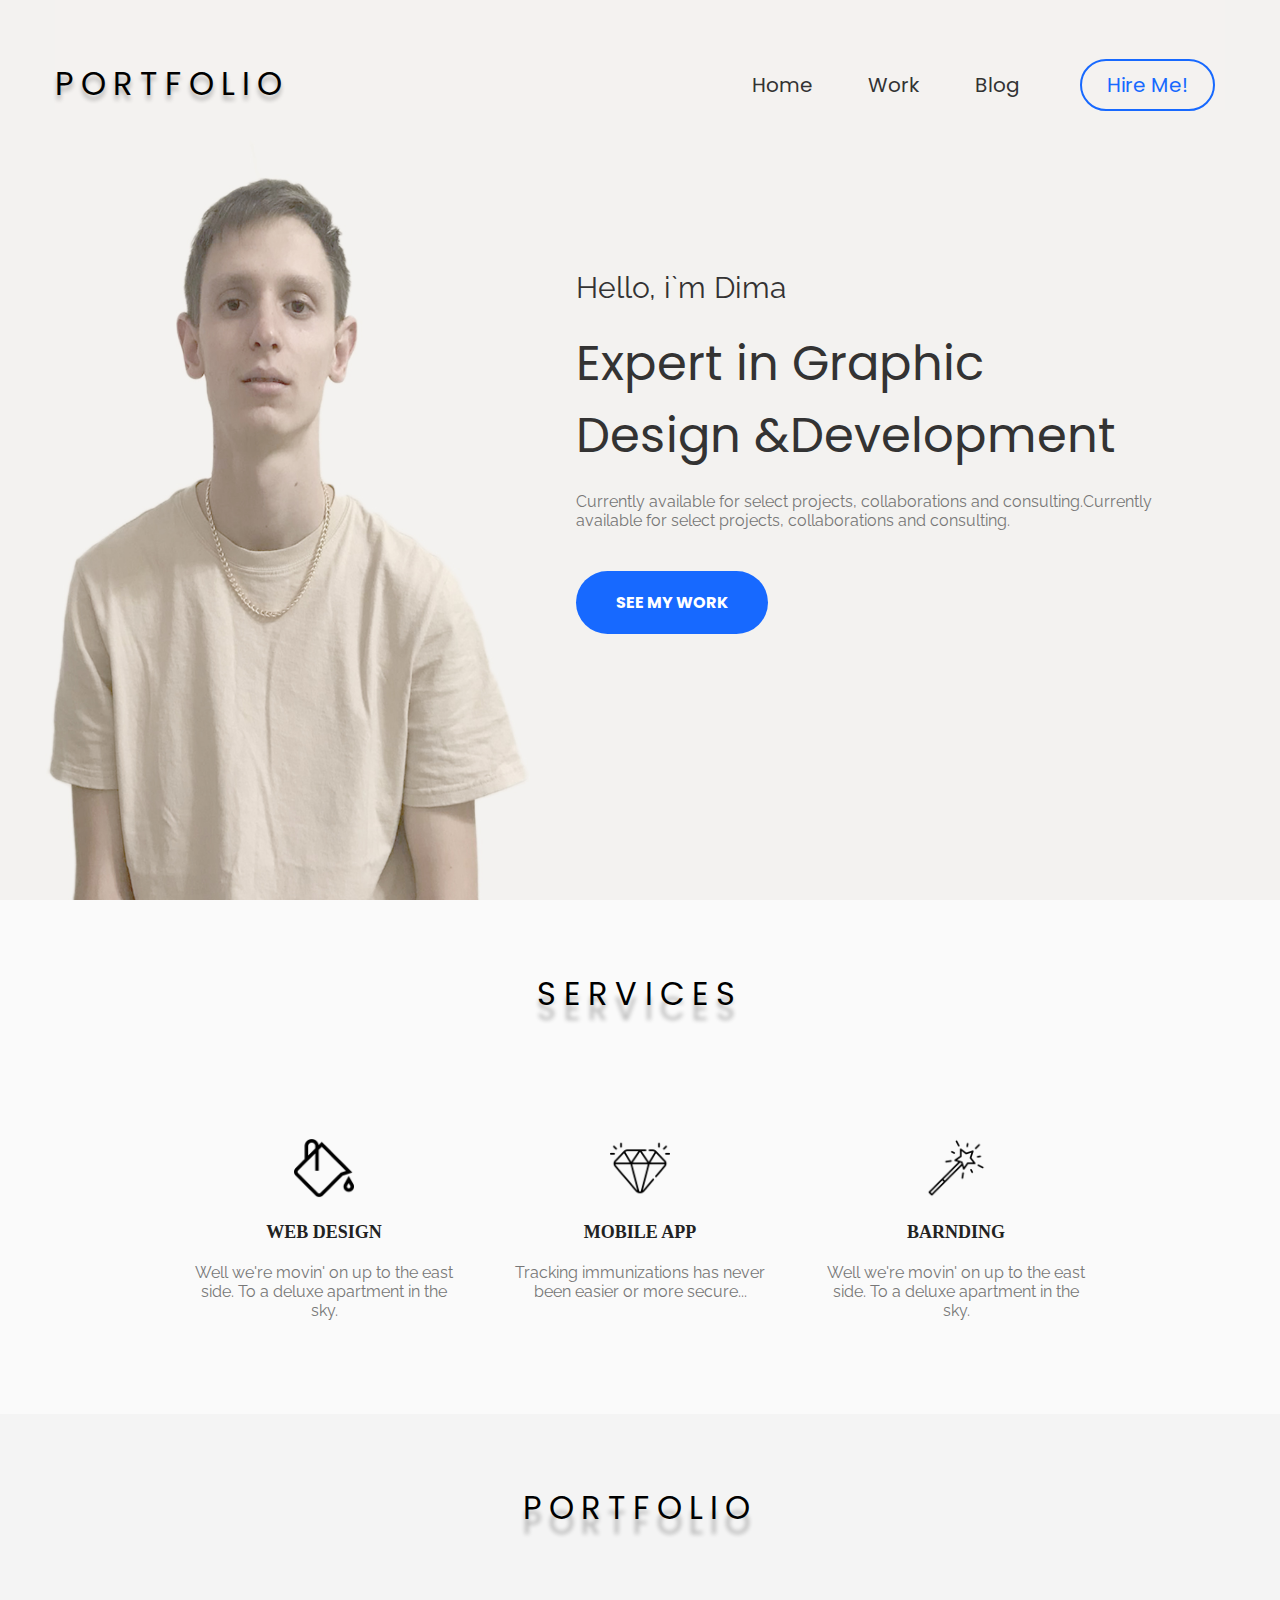
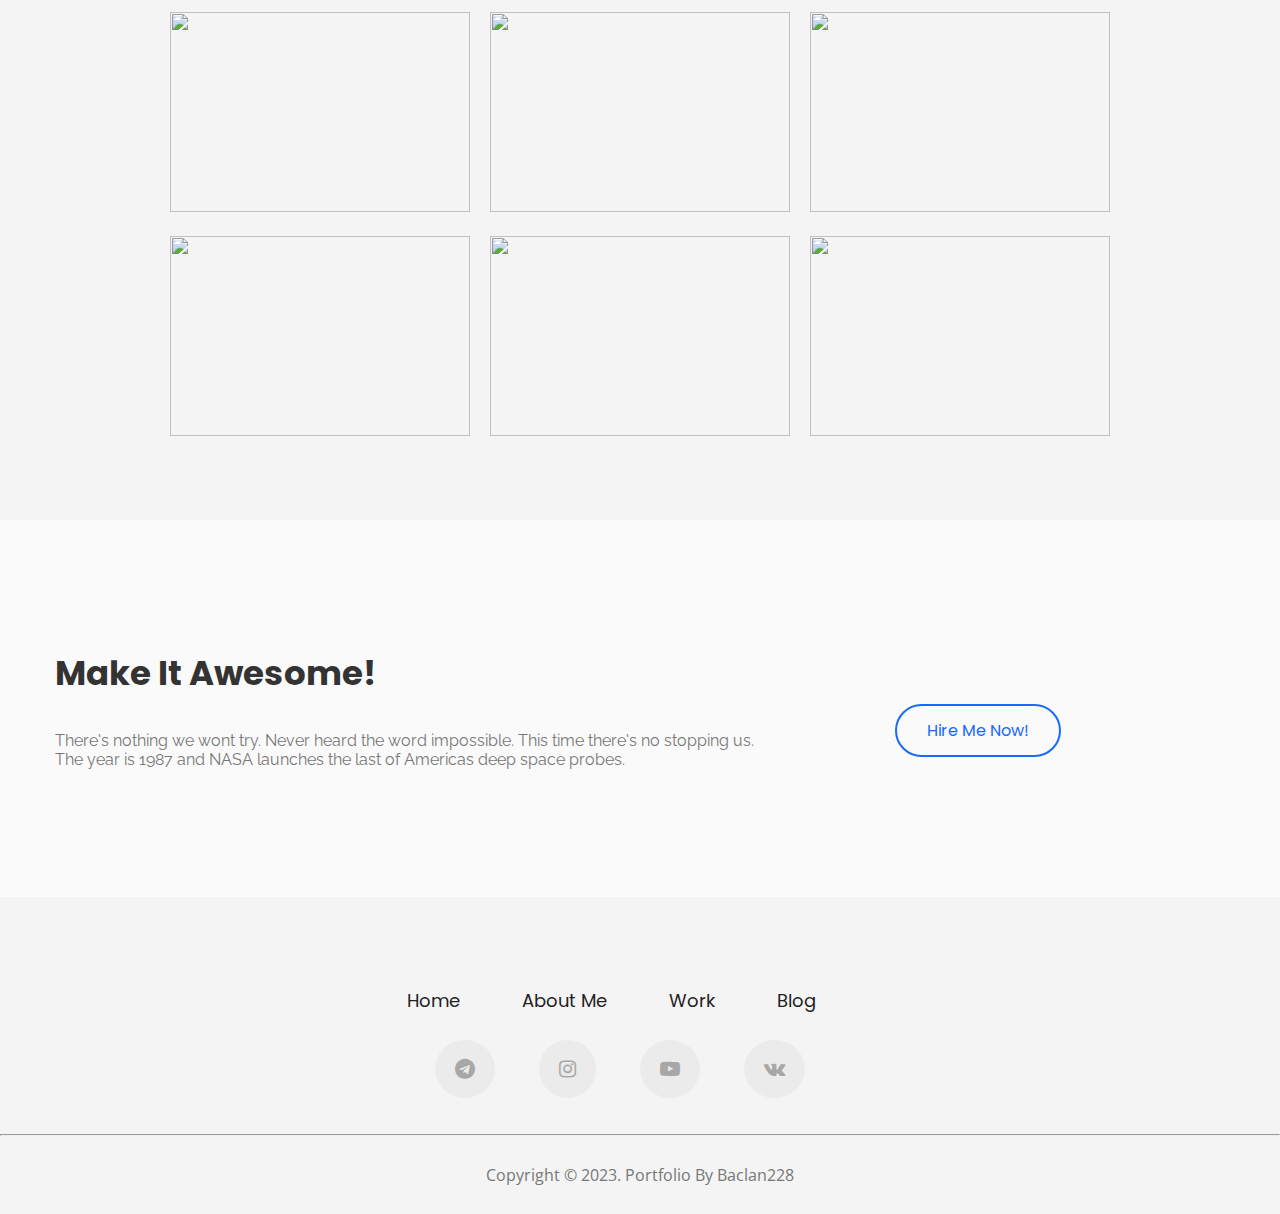
==== index.html @ 0c94e391 "1" ====
<!DOCTYPE html>
<html lang="ru">
<head>
	<meta charset="UTF-8">
	<meta name="viewport" content="width=device-width, initial-scale=1.0">
	<link rel="stylesheet" href="css/style.css">
	<link rel="preconnect" href="https://fonts.googleapis.com">
	<link rel="preconnect" href="https://fonts.gstatic.com" crossorigin>
	<link href="https://fonts.googleapis.com/css2?family=Poppins&display=swap" rel="stylesheet">
	<link href="https://fonts.googleapis.com/css2?family=Poppins:wght@600&display=swap" rel="stylesheet">
	<link href="https://fonts.googleapis.com/css2?family=Raleway:wght@300&display=swap" rel="stylesheet">
	<link rel="preconnect" href="https://fonts.googleapis.com">
	<link rel="preconnect" href="https://fonts.gstatic.com" crossorigin>
	<link href="https://fonts.googleapis.com/css2?family=Open+Sans&display=swap" rel="stylesheet">
	<link rel="stylesheet" href="font/font-awesome-4.7.0/css/font-awesome.css">
	<title>Home</title>
</head>
<body>
	<header>
		<div class="wrapp">
		<div class="header">
			<div class="header-logo">
				<a href="#">Portfolio</a>
			</div>
			<div class="header-nav">
				<ul>
					<li>
						<a href="#">Home</a>
						<a href="#">Work</a>
						<a href="#">Blog</a>
					</li>
				</ul>
			</div>
			<div class="header-button">
				<a href="#">Hire Me!</a>
			</div>
			<div class="header-section">
				<div class="header-section-content">
					<span>Hello, i`m Dima</span>
				</div>
				<div class="header-section-desc">
					<span>Expert in Graphic <br> 
					Design &Development</span>
				</div>
				<div class="header-section-descriptio">
					<span>Currently available for select projects, collaborations and consulting.Currently available for select projects, collaborations and consulting.</span>
				</div>
				<div class="header-section-btn">
					<a href="#">See My work</a>
				</div>
			</div>
		</div>
		</div>
	</header>
	<section>
		<div class="services">
			<div class="wrapp">
				<div class="services-title">
					<span>Services</span>
				</div>
				<div class="services-conteiner">
					<a href="#" class="services-conteiner-box">
						<img src="ico/free-icon-fill-color.png" alt=""><br>
						<span>Web design</span>
						<p>Well we're movin' on up to the east side. To a deluxe apartment in the sky.</p>
					</a>
					<a href="#" class="services-conteiner-box">
						<img src="ico/free-icon-diamond.png" alt=""><br>
						<span>Mobile App</span>
						<p>Tracking immunizations has never been easier or more secure...</p>
					</a>
					<a href="#" class="services-conteiner-box">
						<img src="ico/free-icon-magic-wand.png" alt=""><br>
						<span>Barnding</span>
						<p>Well we're movin' on up to the east side. To a deluxe apartment in the sky.</p>
					</a>
				</div>
			</div>
		</div>
	</section>
	<section>
		<div class="portfolio">
			<div class="wrapp">
				<div class="portfolio-title">
					<span>Portfolio</span>
				</div>
				<div class="portfolio-box">
					<div class="portfolio-conteiner">
						<a href="#">
							<img src="image/portfolio-one.jpg">
						</a>
					</div>
					<div class="portfolio-conteiner">
						<a href="#">
							<img src="image/portfolio-two.jpg">
						</a>
					</div>
					<div class="portfolio-conteiner">
						<a href="#">
							<img src="image/portfolio-3.jpg">
						</a>
					</div>
					<div class="portfolio-conteiner">
						<a href="#">
							<img src="image/portfolio-4.jpg">
						</a>
					</div>
					<div class="portfolio-conteiner">
						<a href="#">
							<img src="image/portfolio-5.jpg">
						</a>
					</div>
					<div class="portfolio-conteiner">
						<a href="#">
							<img src="image/portfolio-one.jpg">
						</a>
					</div>
				</div>
			</div>
		</div>
	</section>
	<section>
		<div class="cnt">
			<div class="wrapp">
				<div class="cnt-conteiner">
					<div class="cnt-content">
						<div class="cnt-content-title">
							<h2>Make It Awesome!</h2>
						</div>
						<div class="cnt-content-desc">
							<p>There's nothing we wont try. Never heard the word impossible. This time there's no stopping us. The year is 1987 and NASA launches the last of Americas deep space probes.</p>
						</div>
					</div>
					<div class="cnt-button">
						<a href="#">Hire Me Now!</a>
					</div>
				</div>
			</div>
		</div>
	</section>
	<footer>
		<div class="footer">
			<div class="wrapp">
				<div class="footer-nav">
					<ul>
						<li>
							<a href="#">Home</a>
							<a href="#">About Me</a>
							<a href="#">Work</a>
							<a href="#">Blog</a>
						</li>
					</ul>
					<ul class="soc">
						<li>
							<a href="#"><i class="fa fa-telegram" aria-hidden="true"></i></a>
							<a href="#"><i class="fa fa-instagram" aria-hidden="true"></i></a>
							<a href="#"><i class="fa fa-youtube-play" aria-hidden="true"></i></a>
							<a href="#"><i class="fa fa-vk" aria-hidden="true"></i></a>
						</li>
					</ul>
				</div>
			</div>
			<hr>
			<div class="copy">
				<div class="wrapp">
					<span>
						Copyright &copy 2023. Portfolio By Baclan228
					</span>
				</div>
			</div>
		</div>
	</footer>
</body>
</html>
---- css/style.css ----
* {
	padding: 0px;
	margin: 0px;
}

.wrapp {
	margin: 0px auto;
	max-width: 1170px;
}

header {
	background: url(../image/bg.jpg) no-repeat;
	height: 100vh;
	background-size:100% 100vh;
	width: 100%;
}

.header {
	background: #f4f2f0;
	display: flex;
}

.header-logo {
	flex: 1;
	margin-top: 60px;
}

.header-logo a {
	font-family: Poppins;
	text-shadow: 0px 5px 4px rgb(21,21,21,0.3);
	font-size: 32px;
	letter-spacing: 8px;
	color: #000000;
	text-decoration: none;
	text-transform: uppercase;
}

.header-nav {
	font-size: 20px;
	margin-top: 60px;
}

.header-nav li {
	display: block;
	padding: 10px;
}

.header-nav a {
	text-decoration: none;
	color: #333333;
	font-family: Poppins;
	padding: 10px;
	margin-right: 30px;
}

.header-nav a:hover {
	color: #1769ff;
}

.header-button {
	padding: 10px;
	margin-top: 60px;
}

.header-button a {
	text-decoration: none;
	color: #1769ff;
	font-size: 20px;
	font-family: Poppins;
	padding: 10px 25px;
	border: 2px solid #1769ff;
	border-radius: 45px;
	width: 260px;
}

.header-section {
	position: absolute;
    top: 30%;
    left: 45%;
    text-align: left;
    width: 596px;
}

.header-section-content {
	margin-bottom: 23px;
}

.header-section-content span {
	font-family: Raleway;
	color: #333333;
	font-size: 30px;
}

.header-section-desc span {
	font-family: Poppins;
	font-size: 48px;
	color: #333333;
}

.header-section-descriptio {
	margin-top: 20px;
}

.header-section-descriptio span {
	color: #777777;
	font-size: 16px;
	font-family: Raleway;
}

.header-section-btn {
	margin-top: 60px;
}

.header-section-btn a {
	text-decoration: none;
	color: #fff;
	font-size: 16px;
	font-family: Poppins;
	padding: 20px 40px;
	background: #1769ff;
	border-radius: 40px;
	font-weight: bold;
	text-transform: uppercase;
}

.services {
	background: #fafafa;
}

.services-title {
	text-align: center;
	padding: 70px 0px;
}

.services-title span {
	font-family: Poppins;
	font-size: 32px;
	text-transform: uppercase;
	letter-spacing: 8px;
	text-shadow: 0px 15px 4px rgb(21,21,21,0.3);
}

.services-conteiner {
	display: flex;
    flex-wrap: wrap;
    margin: 0px;
    justify-content: center;
}

.services-conteiner-box {
	padding: 10px;
	border-radius: 3px;
	text-align: center;
	width: 276px;
	height: 236px;
	margin: 10px;
	margin-bottom: 60px;
}

.services-conteiner-box img{
	width: 60px;
	height: 60px;
	text-align: center;
	margin-bottom: 20px;
	margin-top: 30px;
}

.services-conteiner-box span {
	font-weight: 600;
	font-family: Poppincs;
	text-transform: uppercase;
	color: #222;
	font-size: 18px;
}

.services-conteiner a {
	text-decoration: none;
}

.services-conteiner-box:hover {
	background: #1769ff;
	box-shadow: 0 0 50px rgba(0,0,0,0.3);
}

.services-conteiner-box p {
	font-family: Raleway;
	font-weight: 300px;
	margin-top: 20px;
	color: #777777;
}

.portfolio {
	background: #f4f4f4;
	padding: 70px;
}

.portfolio-title {
	text-align: center;
	margin-bottom: 70px;
}

.portfolio-title span {
	font-family: Poppins;
	font-size: 32px;
	text-transform: uppercase;
	letter-spacing: 8px;
	text-shadow: 0px 15px 4px rgb(21,21,21,0.3);
}

.portfolio-box {
	display: flex;
    flex-wrap: wrap;
    margin: 0px;
    justify-content: center;
}

.portfolio-conteiner {
	width: 300px;
	padding: 10px;
}

.portfolio-conteiner img{
	width: 100%;
	height: 200px;
}

.portfolio-conteiner a:hover {

}

.cnt {
	background: #fafafa;
}

.cnt-conteiner {
	display: flex;
	padding: 128px 0px;
}

.cnt-content {
	flex: 1;
	max-width: 720px;
}

.cnt-content-title {
	margin-bottom: 32px;
}

.cnt-content-title h2 {
	font-size: 34px;
	color: #333333;
	font-family: Poppins;
}

.cnt-content-desc p {
	font-size: 16px;
	font-family: Raleway;
	color: #777777;
}

.cnt-button {
	margin-top: 70px;
	margin-left: 120px;
}

.cnt-button a {
	padding: 13px 30px;
	color: #1769ff;
	border: 2px solid #1769ff;
	border-radius: 30px;
	text-decoration: none;
	font-family: Poppins;
	font-size: 16px;
}

.footer {
	background: #f4f4f4;
}

.footer-nav {
	padding: 90px 0px;
}

.footer-nav ul {

}

.footer-nav li {
	display: block;
	text-align: center;
}

.footer-nav a {
	text-decoration: none;
	font-size: 18px;
	font-family: Poppins;
	color: #222222;
	margin-right: 58px;
}

.soc {
	margin-top: 40px;
	margin-bottom: -40px;
}

.soc a{
	font-size: 20px;
	background: #ebebeb;
	color: #a7a7a7;
	padding: 15px 20px;
	border-radius: 50%;
	margin-right: 40px;
}

.soc a:hover {
	color: #fff;
	background: #32ccfe;
	box-shadow: 0px 10px 10px rgba(0,0,0,0.2);
}

.copy {
	padding: 28px 0px;
	text-align: center;
}

.copy span {
	font-family: Open Sans;
	font-size: 16px;
	color: #777777;
}
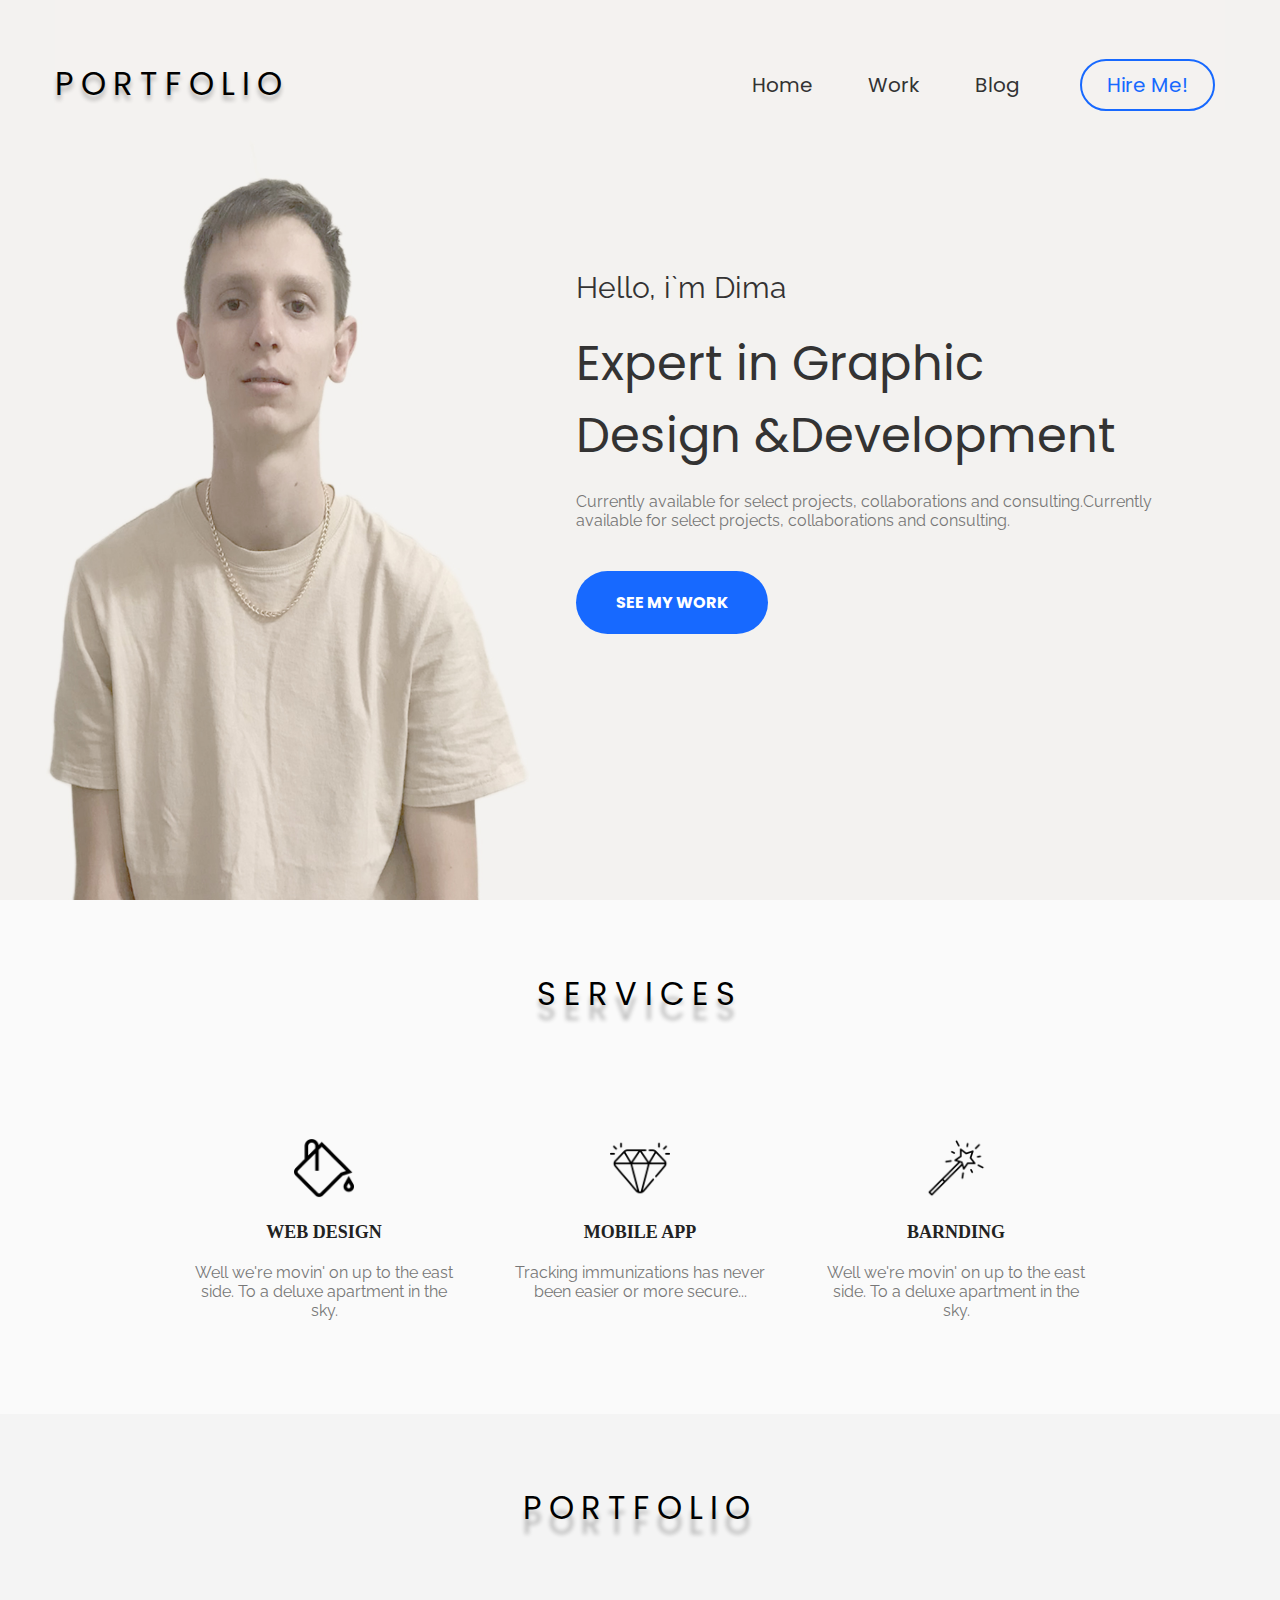
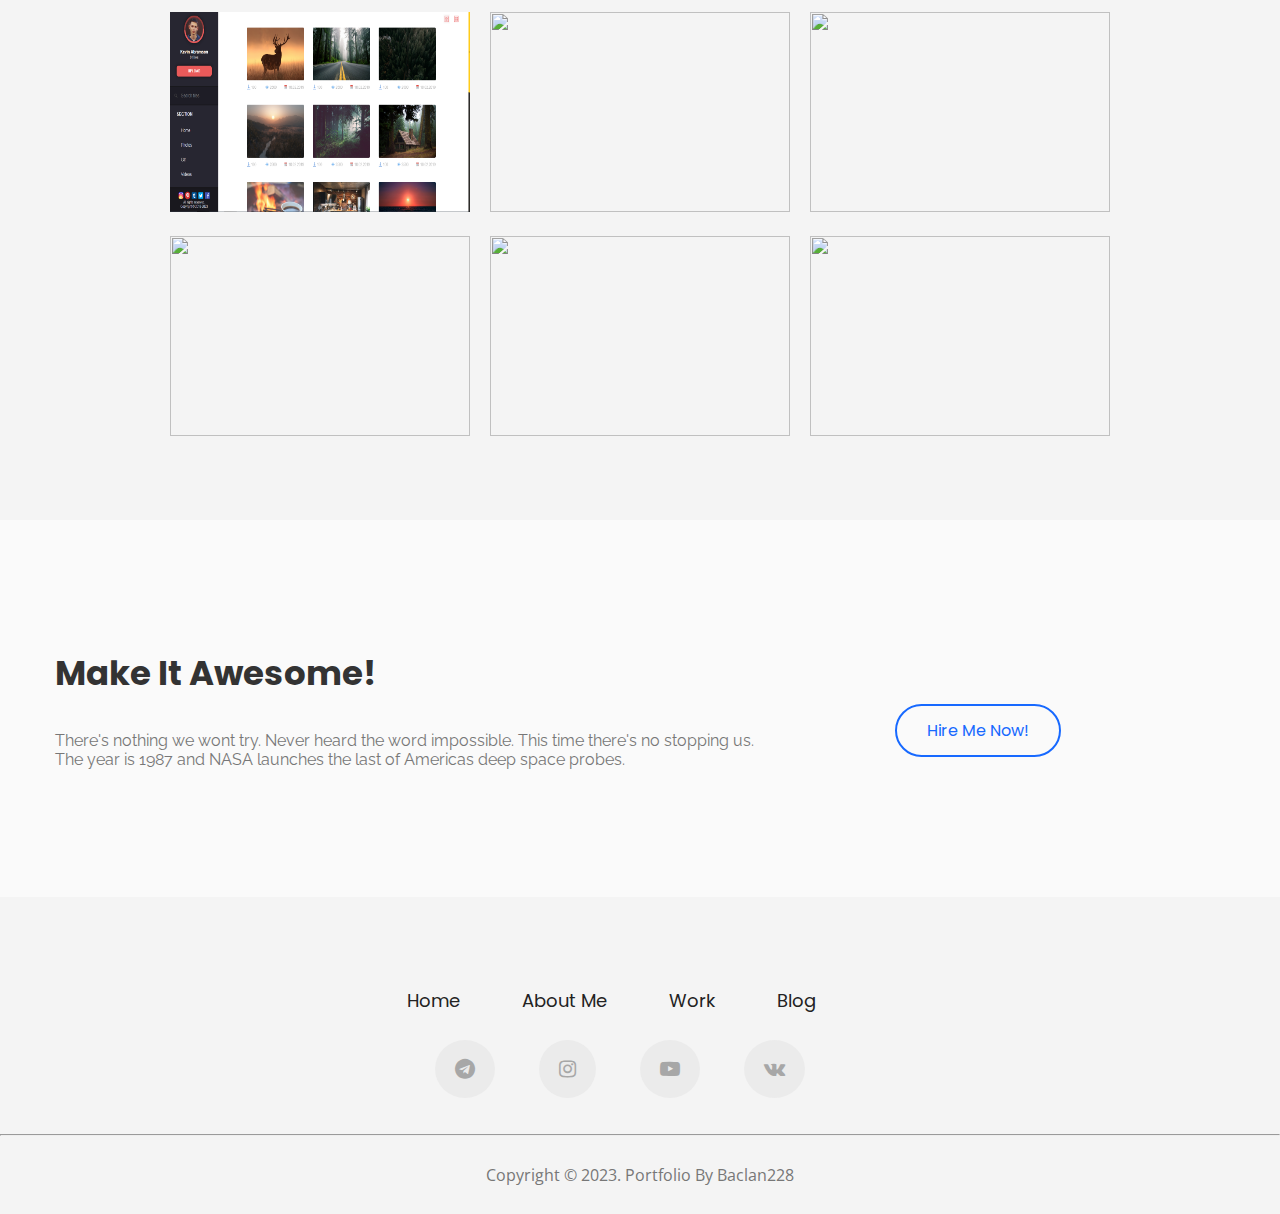
==== commit 49012090: "6" ====
--- a/index.html
+++ b/index.html
@@ -4,6 +4,7 @@
 	<meta charset="UTF-8">
 	<meta name="viewport" content="width=device-width, initial-scale=1.0">
 	<link rel="stylesheet" href="css/style.css">
+	<link rel="stylesheet" href="css/media.css">
 	<link rel="preconnect" href="https://fonts.googleapis.com">
 	<link rel="preconnect" href="https://fonts.gstatic.com" crossorigin>
 	<link href="https://fonts.googleapis.com/css2?family=Poppins&display=swap" rel="stylesheet">
@@ -86,8 +87,8 @@
 				</div>
 				<div class="portfolio-box">
 					<div class="portfolio-conteiner">
-						<a href="#">
-							<img src="image/portfolio-one.jpg">
+						<a href="work/photo-gallerey/index.html">
+							<img src="image/1.png">
 						</a>
 					</div>
 					<div class="portfolio-conteiner">
--- a/css/media.css
+++ b/css/media.css
@@ -0,0 +1,260 @@
+@media screen and (max-device-width: 375px) {
+	.wrapp {
+		width: 100%;
+	}
+	.header-nav, .header-button {
+		display: none;
+	}
+	.header-logo {
+		text-align: center;
+		margin-top: 0px;
+	}
+
+	.header-logo a {
+		font-size: 22px;
+	}
+
+	header {
+		height: 50vh;
+		background-size:100% 50vh;
+	}
+
+	.header-section {
+    	top: 10%;
+    	left: 32%;
+    	width: 240px;
+	}
+
+	.header-section-content {
+		margin-bottom: 15px;
+	}
+
+	.header-section-content span {
+		font-size: 16px;
+	}
+
+	.header-section-desc span {
+		font-size: 20px;
+	}
+
+	.header-section-descriptio {
+		margin-top: 10px;
+	}
+
+	.header-section-descriptio span {
+		font-size: 11px;
+	}
+
+	.header-section-btn {
+		margin-top: 30px;
+	}
+
+	.header-section-btn a {
+		font-size: 13px;
+		padding: 10px 30px;
+	}
+
+	.services-title {
+		padding: 40px 0px;
+	}
+
+	.services-title span {
+		font-size: 22px;
+	}
+
+	.services-conteiner-box {
+		width: 250px;
+		height: 226px;
+	}
+
+	.services-conteiner-box img {
+		width: 40px;
+		height: 40px;
+	}
+
+	.services-conteiner-box span {
+		font-size: 16px;
+	}
+
+	.portfolio {
+		padding: 40px 0px;
+	}
+
+	.portfolio-title {
+		margin-bottom: 50px;
+	}
+
+	.portfolio-title span {
+		font-size: 22px;
+	}
+
+	.cnt-conteiner {
+		display: block;
+		text-align: center;
+		padding: 88px 0px;
+	}
+
+	.cnt-content-title {
+		margin-bottom: 22px;
+	}
+
+	.cnt-content-title h2 {
+		font-size: 24px;
+	}
+
+	.cnt-button {
+		margin-left: 0px;
+		margin-top: 50px;
+	}
+
+	.footer-nav {
+		padding: 20px 0px;
+		text-align: center;
+	}
+
+	.footer-nav a {
+		font-size: 14px;
+		margin-right: 18px;
+	}
+
+	.soc {
+		margin-top: 30px;
+		margin-bottom: 10px;
+	}
+
+	.copy {
+		padding: 48px 0px;
+		text-align: center;
+	}
+}
+
+@media screen and (max-device-width: 412px) {
+	.wrapp {
+		width: 100%;
+	}
+	.header-nav, .header-button {
+		display: none;
+	}
+	.header-logo {
+		text-align: center;
+		margin-top: 0px;
+	}
+
+	.header-logo a {
+		font-size: 22px;
+	}
+
+	header {
+		height: 50vh;
+		background-size:100% 50vh;
+	}
+
+	.header-section {
+    	top: 10%;
+    	left: 40%;
+    	width: 240px;
+	}
+
+	.header-section-content {
+		margin-bottom: 15px;
+	}
+
+	.header-section-content span {
+		font-size: 16px;
+	}
+
+	.header-section-desc span {
+		font-size: 20px;
+	}
+
+	.header-section-descriptio {
+		margin-top: 10px;
+	}
+
+	.header-section-descriptio span {
+		font-size: 11px;
+	}
+
+	.header-section-btn {
+		margin-top: 30px;
+	}
+
+	.header-section-btn a {
+		font-size: 13px;
+		padding: 10px 30px;
+	}
+
+	.services-title {
+		padding: 40px 0px;
+	}
+
+	.services-title span {
+		font-size: 22px;
+	}
+
+	.services-conteiner-box {
+		width: 250px;
+		height: 226px;
+		margin-bottom: 0px;
+	}
+
+	.services-conteiner-box img {
+		width: 40px;
+		height: 40px;
+	}
+
+	.services-conteiner-box span {
+		font-size: 16px;
+	}
+
+	.portfolio {
+		padding: 40px 0px;
+	}
+
+	.portfolio-title {
+		margin-bottom: 50px;
+	}
+
+	.portfolio-title span {
+		font-size: 22px;
+	}
+
+	.cnt-conteiner {
+		display: block;
+		text-align: center;
+		padding: 88px 0px;
+	}
+
+	.cnt-content-title {
+		margin-bottom: 22px;
+	}
+
+	.cnt-content-title h2 {
+		font-size: 24px;
+	}
+
+	.cnt-button {
+		margin-left: 0px;
+		margin-top: 50px;
+	}
+
+	.footer-nav {
+		padding: 20px 0px;
+		text-align: center;
+	}
+
+	.footer-nav a {
+		font-size: 14px;
+		margin-right: 18px;
+	}
+
+	.soc {
+		margin-top: 30px;
+		margin-bottom: 10px;
+	}
+
+	.copy {
+		padding: 48px 0px;
+		text-align: center;
+	}
+}